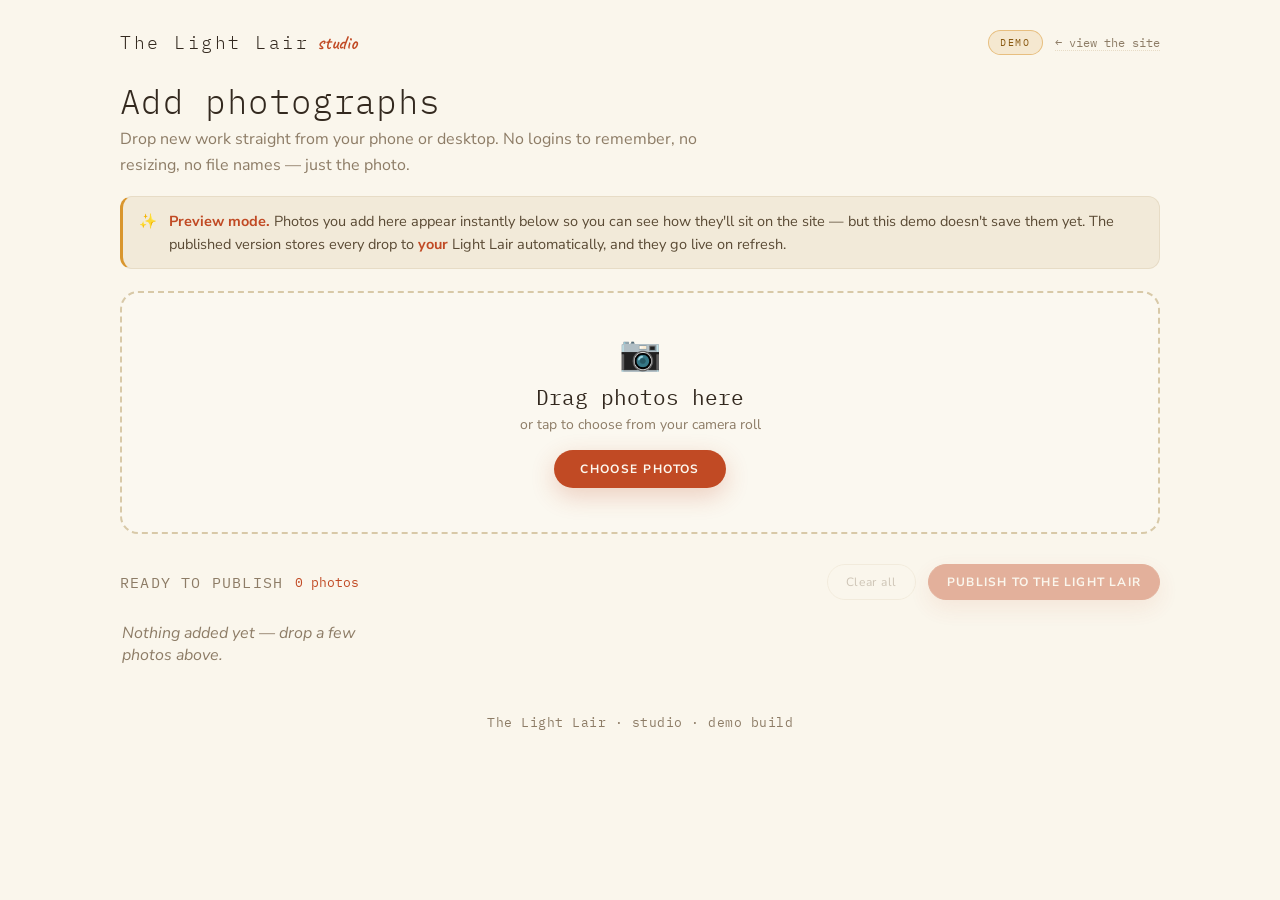
==== admin.html @ 9a9aff52 "Add Phase-3 demo uploader (admin.html) — drag-drop + mobile picker, preview-only" ====
<!DOCTYPE html>
<html lang="en">
<head>
<meta charset="utf-8">
<meta name="viewport" content="width=device-width, initial-scale=1, viewport-fit=cover">
<meta name="robots" content="noindex, nofollow">
<title>The Light Lair · Studio (upload)</title>
<link rel="preconnect" href="https://fonts.googleapis.com">
<link rel="preconnect" href="https://fonts.gstatic.com" crossorigin>
<link rel="stylesheet" href="https://fonts.googleapis.com/css2?family=IBM+Plex+Mono:wght@300;400&family=Caveat:wght@500;600&family=Nunito+Sans:ital,opsz,wght@0,6..12,400;0,6..12,600;0,6..12,700;1,6..12,400&display=swap">
<link rel="stylesheet" href="assets/style.css?v=1">
<style>
  .studio-wrap{max-width:1080px;margin:0 auto;padding:22px 20px 80px}
  .studio-top{display:flex;align-items:center;gap:12px;flex-wrap:wrap;padding:8px 0 18px}
  .studio-top .brand{font-family:var(--mono);font-weight:300;letter-spacing:.14em;
    font-size:18px;color:var(--ink)}
  .studio-top .brand .sig{font-family:var(--hand);font-weight:600;color:var(--accent);
    font-size:20px;margin-left:8px;letter-spacing:0}
  .studio-top .spacer{margin-left:auto}
  .pill{font-family:var(--mono);font-size:10px;letter-spacing:.18em;text-transform:uppercase;
    padding:5px 11px;border-radius:999px;border:1px solid var(--line);color:var(--muted)}
  .pill.demo{background:rgba(217,150,46,.14);border-color:rgba(217,150,46,.5);color:#8a5a12}
  a.back{font-family:var(--mono);font-size:12px;color:var(--muted);text-decoration:none;
    border-bottom:1px dotted var(--line)}
  a.back:hover{color:var(--accent)}
  h1.studio-h{font-family:var(--mono);font-weight:300;letter-spacing:.04em;
    font-size:clamp(24px,4.4vw,34px);margin:6px 0 4px}
  .studio-sub{color:var(--muted);margin:0 0 18px;max-width:640px;line-height:1.6}
  .note{display:flex;gap:12px;align-items:flex-start;background:var(--panel);
    border:1px solid var(--line);border-left:3px solid var(--amber);border-radius:12px;
    padding:13px 16px;margin:0 0 22px;color:#5a4a34;line-height:1.55;font-size:14.5px}
  .note b{color:var(--accent)}
  /* dropzone */
  .drop{display:block;position:relative;border:2px dashed #d8c9a8;border-radius:18px;background:#fbf8f0;
    padding:44px 24px;text-align:center;transition:border-color .18s,background .18s,transform .18s;
    cursor:pointer}
  .drop:hover{border-color:var(--amber);background:#fdfaf2}
  .drop.drag{border-color:var(--accent);background:rgba(193,74,36,.05);transform:scale(1.005)}
  .drop .icon{font-size:34px;line-height:1;filter:saturate(.9)}
  .drop .big{font-family:var(--mono);font-weight:400;font-size:clamp(17px,2.6vw,21px);
    margin:12px 0 4px;color:var(--ink)}
  .drop .small{color:var(--muted);font-size:14px}
  .drop .choose{display:inline-block;margin-top:16px;padding:11px 26px;border-radius:999px;
    background:var(--accent);color:#fdf8ef;font-weight:700;font-size:12px;letter-spacing:.12em;
    text-transform:uppercase;box-shadow:0 8px 24px rgba(193,74,36,.24)}
  input[type=file]{display:none}
  /* tray */
  .tray-head{display:flex;align-items:center;gap:12px;margin:30px 0 14px}
  .tray-head h2{font-family:var(--mono);font-weight:400;font-size:15px;letter-spacing:.08em;
    text-transform:uppercase;color:var(--muted);margin:0}
  .tray-head .count{font-family:var(--mono);color:var(--accent);font-size:13px}
  .tray-head .spacer{margin-left:auto}
  .btn{font:inherit;cursor:pointer;border-radius:999px;border:1px solid var(--line);
    background:transparent;color:var(--muted);padding:9px 18px;font-size:12px;
    letter-spacing:.06em;transition:.18s}
  .btn:hover{color:var(--ink);border-color:#d8c9a8}
  .btn.primary{background:var(--accent);color:#fdf8ef;border-color:var(--accent);font-weight:700;
    letter-spacing:.1em;text-transform:uppercase;box-shadow:0 8px 22px rgba(193,74,36,.24)}
  .btn.primary:hover{background:var(--accent-deep);color:#fff}
  .btn:disabled{opacity:.4;cursor:not-allowed}
  .cards{display:grid;grid-template-columns:repeat(auto-fill,minmax(210px,1fr));gap:16px}
  .card{background:#fff;border:1px solid var(--line);border-radius:14px;overflow:hidden;
    box-shadow:0 1px 2px rgba(80,60,30,.04),0 10px 24px rgba(80,60,30,.05);
    display:flex;flex-direction:column}
  .card .ph{position:relative;aspect-ratio:4/3;background:#efe6d2 center/cover no-repeat}
  .card .rm{position:absolute;top:8px;right:8px;width:28px;height:28px;border-radius:999px;
    border:none;background:rgba(30,20,10,.55);color:#fff;font-size:16px;line-height:1;cursor:pointer}
  .card .rm:hover{background:var(--accent-deep)}
  .card .body{padding:11px 12px 13px;display:flex;flex-direction:column;gap:9px}
  .card input.cap{font:inherit;font-size:14px;border:none;border-bottom:1px solid var(--line);
    background:transparent;padding:4px 2px;color:var(--ink)}
  .card input.cap::placeholder{color:#b6a68a}
  .card input.cap:focus{outline:none;border-bottom-color:var(--amber)}
  .card select{font:inherit;font-size:12.5px;color:var(--muted);border:1px solid var(--line);
    border-radius:8px;padding:6px 8px;background:#fbf8f0}
  .empty{color:var(--muted);font-style:italic;padding:8px 2px}
  /* toast */
  .toast{position:fixed;left:50%;bottom:26px;transform:translateX(-50%) translateY(20px);
    background:var(--ink);color:#faf3e6;padding:14px 20px;border-radius:12px;max-width:min(90vw,440px);
    box-shadow:0 16px 40px rgba(0,0,0,.28);opacity:0;pointer-events:none;transition:.28s;
    line-height:1.5;font-size:14.5px;z-index:60}
  .toast.show{opacity:1;transform:translateX(-50%) translateY(0)}
  .toast b{color:var(--amber)}
  footer.studio-foot{margin-top:40px;color:var(--muted);font-size:12.5px;font-family:var(--mono);
    letter-spacing:.04em;text-align:center}
</style>
</head>
<body>
<div class="studio-wrap">
  <div class="studio-top">
    <span class="brand">The Light Lair<span class="sig">studio</span></span>
    <span class="spacer"></span>
    <span class="pill demo">Demo</span>
    <a class="back" href="index.html">← view the site</a>
  </div>

  <h1 class="studio-h">Add photographs</h1>
  <p class="studio-sub">Drop new work straight from your phone or desktop. No logins to remember,
    no resizing, no file names — just the photo.</p>

  <div class="note">
    <span>✨</span>
    <span><b>Preview mode.</b> Photos you add here appear instantly below so you can see how they'll
      sit on the site — but this demo doesn't save them yet. The published version stores every drop
      to <b>your</b> Light Lair automatically, and they go live on refresh.</span>
  </div>

  <label class="drop" id="drop">
    <div class="icon">📷</div>
    <div class="big">Drag photos here</div>
    <div class="small">or tap to choose from your camera roll</div>
    <span class="choose">Choose photos</span>
    <input id="file" type="file" accept="image/*" multiple>
  </label>

  <div class="tray-head">
    <h2>Ready to publish</h2>
    <span class="count" id="count">0 photos</span>
    <span class="spacer"></span>
    <button class="btn" id="clear" disabled>Clear all</button>
    <button class="btn primary" id="publish" disabled>Publish to The Light Lair</button>
  </div>
  <div id="cards" class="cards"><div class="empty" id="empty">Nothing added yet — drop a few photos above.</div></div>

  <footer class="studio-foot">The Light Lair · studio · demo build</footer>
</div>

<div class="toast" id="toast"></div>

<script>
(function(){
  const drop=document.getElementById('drop'), file=document.getElementById('file');
  const cards=document.getElementById('cards'), empty=document.getElementById('empty');
  const countEl=document.getElementById('count'), toast=document.getElementById('toast');
  const clearBtn=document.getElementById('clear'), pubBtn=document.getElementById('publish');
  const cats=['Streets','Nature','Details','Home'];
  let items=[];

  function fmt(n){return n+' photo'+(n===1?'':'s');}
  function refresh(){
    countEl.textContent=fmt(items.length);
    empty.style.display=items.length?'none':'';
    clearBtn.disabled=pubBtn.disabled=!items.length;
  }
  function showToast(html,ms){toast.innerHTML=html;toast.classList.add('show');
    clearTimeout(toast._t);toast._t=setTimeout(()=>toast.classList.remove('show'),ms||3600);}

  function addFiles(list){
    const imgs=[...list].filter(f=>f.type.startsWith('image/'));
    if(!imgs.length){showToast("Those didn't look like photos — try image files.");return;}
    imgs.forEach(f=>{
      const url=URL.createObjectURL(f);
      const item={url,name:f.name,cap:'',cat:cats[1]};
      items.push(item);
      const card=document.createElement('div');card.className='card';
      const options=cats.map(c=>'<option'+(c===item.cat?' selected':'')+'>'+c+'</option>').join('');
      card.innerHTML=
        '<div class="ph" style="background-image:url('+url+')">'+
          '<button class="rm" title="Remove">×</button></div>'+
        '<div class="body">'+
          '<input class="cap" placeholder="Add a caption…" maxlength="90">'+
          '<select>'+options+'</select>'+
        '</div>';
      card.querySelector('.rm').onclick=()=>{items=items.filter(x=>x!==item);
        URL.revokeObjectURL(url);card.remove();refresh();};
      card.querySelector('.cap').oninput=e=>item.cap=e.target.value;
      card.querySelector('select').onchange=e=>item.cat=e.target.value;
      cards.appendChild(card);
    });
    refresh();
    showToast('Added <b>'+fmt(imgs.length)+'</b> — captions optional. In the live version, hitting Publish sends them straight to your site.');
  }

  drop.addEventListener('click',e=>{ if(e.target.tagName!=='INPUT') file.click(); });
  file.addEventListener('change',e=>{addFiles(e.target.files);file.value='';});
  ['dragenter','dragover'].forEach(ev=>drop.addEventListener(ev,e=>{e.preventDefault();drop.classList.add('drag');}));
  ['dragleave','drop'].forEach(ev=>drop.addEventListener(ev,e=>{e.preventDefault();
    if(ev==='dragleave'&&drop.contains(e.relatedTarget))return;drop.classList.remove('drag');}));
  drop.addEventListener('drop',e=>{if(e.dataTransfer&&e.dataTransfer.files)addFiles(e.dataTransfer.files);});

  clearBtn.onclick=()=>{items.forEach(i=>URL.revokeObjectURL(i.url));items=[];
    cards.innerHTML='<div class="empty" id="empty">Nothing added yet — drop a few photos above.</div>';
    // re-grab empty ref
    window.setTimeout(()=>{},0);refreshEmpty();};
  function refreshEmpty(){const e=document.querySelector('#cards .empty');if(e)e.style.display='';countEl.textContent=fmt(0);clearBtn.disabled=pubBtn.disabled=true;}
  pubBtn.onclick=()=>showToast('🎉 In the live Light Lair, your <b>'+fmt(items.length)+
    '</b> would publish now and appear on the site instantly. This is a demo — nothing was saved.',5200);

  refresh();
})();
</script>
</body>
</html>
---- assets/style.css ----
/* ============================================================
   The Light Lair — Alex Than
   Warm & bright: paper, sunlight, red-maple rust + amber.
   (Structural fork of Wild Focus; palette deliberately inverted.)
   ============================================================ */
:root{
  --bg:#faf6ec;            /* soft cream / paper */
  --panel:#f2ead9;         /* warm panel */
  --ink:#33291f;           /* warm charcoal, not black */
  --muted:#8d7c66;         /* warm gray-brown */
  --line:#e7dcc6;          /* pale sand hairline */
  --accent:#c14a24;        /* red-maple rust */
  --amber:#d9962e;         /* golden-hour amber */
  --accent-deep:#93361a;   /* hover rust */
  --mono:"IBM Plex Mono",ui-monospace,"Cascadia Mono",Menlo,monospace;
  --hand:"Caveat","Segoe Script",cursive;
  --sans:"Nunito Sans",-apple-system,Segoe UI,Roboto,Helvetica,Arial,sans-serif;
}
*{box-sizing:border-box}
html{scroll-behavior:smooth}
body{margin:0;background:var(--bg);color:var(--ink);
  font-family:var(--sans);-webkit-font-smoothing:antialiased}
.home{overflow-x:hidden}

/* ===== hero — sunlit, cream veil over the red maple ===== */
.hero{position:relative;height:100vh;height:100svh;min-height:520px;display:flex;
  align-items:center;justify-content:center;text-align:center;overflow:hidden}
.hero-bg{position:absolute;inset:-4%;background-size:cover;background-position:center;
  animation:kenburns 26s ease-in-out infinite alternate;will-change:transform}
.hero-veil{position:absolute;inset:0;
  background:
    radial-gradient(120% 90% at 50% 38%,rgba(250,246,236,.34),rgba(250,246,236,.52) 62%,rgba(250,246,236,.88) 100%),
    linear-gradient(rgba(217,150,46,.08),rgba(217,150,46,0) 40%)}
.hero-inner{position:relative;z-index:2;padding:24px;display:flex;
  flex-direction:column;align-items:center}
.wordmark{margin:0;font-family:var(--mono);font-weight:300;
  letter-spacing:.16em;font-size:clamp(34px,7.5vw,76px);line-height:1.1;
  color:var(--ink);text-shadow:0 1px 0 rgba(250,246,236,.8);opacity:0;
  animation:heroUp 1.1s cubic-bezier(.2,.7,.2,1) .15s both}
.signature{margin-top:6px;font-family:var(--hand);font-weight:500;
  font-size:clamp(22px,3.6vw,34px);color:var(--accent);
  transform:rotate(-2deg);opacity:0;
  animation:heroUpSig 1.1s cubic-bezier(.2,.7,.2,1) .45s both}
.hero-rule{width:0;height:2px;background:var(--amber);margin:26px 0;border-radius:2px;
  animation:drawRule 1s ease .95s both}
.hero-tag{margin:0;color:#55483a;font-size:clamp(15px,2.4vw,19px);line-height:1.7;
  max-width:560px;text-shadow:0 1px 8px rgba(250,246,236,.85);opacity:0;
  animation:heroUp 1.1s cubic-bezier(.2,.7,.2,1) .7s both}
@media(max-width:420px){
  .wordmark{letter-spacing:.08em;font-size:clamp(26px,8.5vw,34px)}
}
.cta{display:inline-block;margin-top:34px;padding:14px 34px;border-radius:999px;
  background:var(--accent);color:#fdf8ef;font-weight:700;letter-spacing:.14em;
  text-transform:uppercase;font-size:12px;text-decoration:none;
  box-shadow:0 10px 30px rgba(193,74,36,.28);opacity:0;
  animation:heroUp 1.1s cubic-bezier(.2,.7,.2,1) .95s both;
  transition:transform .2s ease,box-shadow .2s ease,background .2s ease}
.cta:hover{transform:translateY(-2px);background:var(--accent-deep);
  box-shadow:0 14px 38px rgba(193,74,36,.4)}
.scroll-cue{position:absolute;bottom:calc(16px + env(safe-area-inset-bottom,0px));left:50%;
  transform:translateX(-50%);z-index:3;color:var(--accent);font-size:34px;line-height:1;
  text-decoration:none;text-shadow:0 1px 10px rgba(250,246,236,.9);
  animation:bob 1.5s ease-in-out infinite}
.scroll-cue:hover{color:var(--accent-deep)}

/* ===== section heads ===== */
.section-head{text-align:center;padding:clamp(56px,9vw,96px) 24px 8px}
.eyebrow{color:var(--accent);letter-spacing:.28em;text-transform:uppercase;
  font-size:11px;font-weight:700}
.section-head h2,.about h2{font-family:var(--mono);font-weight:300;
  letter-spacing:.08em;font-size:clamp(22px,4.4vw,34px);margin:14px 0 0}
.head-rule{width:54px;height:2px;background:var(--amber);margin:22px auto 0;border-radius:2px}

/* ===== filters (loose tags) ===== */
.filters{position:sticky;top:0;z-index:20;background:rgba(250,246,236,.92);
  backdrop-filter:blur(8px);border-bottom:1px solid var(--line);
  display:flex;gap:6px;justify-content:center;flex-wrap:wrap;padding:14px 12px;margin-top:26px}
.filters button{background:transparent;color:var(--muted);border:1px solid transparent;
  padding:8px 16px;border-radius:999px;font-size:13px;letter-spacing:.08em;
  text-transform:uppercase;cursor:pointer;font-family:var(--sans);font-weight:600;
  transition:.15s}
.filters button:hover{color:var(--ink);border-color:var(--line)}
.filters button.active{color:#fdf8ef;background:var(--accent)}

/* ===== masonry grid (CSS grid + JS row-spanning) ===== */
.grid{display:grid;grid-template-columns:repeat(4,1fr);grid-auto-rows:8px;
  gap:14px;padding:22px;max-width:1600px;margin:0 auto;transition:opacity .19s ease}
@media(max-width:1200px){.grid{grid-template-columns:repeat(3,1fr)}}
@media(max-width:800px){.grid{grid-template-columns:repeat(2,1fr)}}
@media(max-width:480px){.grid{grid-template-columns:1fr}}
.grid.switching{opacity:0}
.item{margin:0;cursor:zoom-in;position:relative;overflow:hidden;border-radius:6px;
  background:var(--panel);box-shadow:0 2px 10px rgba(51,41,31,.07)}
.item img{display:block;width:100%;height:auto;transition:transform .4s ease,opacity .3s}
.item:hover img{transform:scale(1.04)}
.item .cap{position:absolute;left:0;right:0;bottom:0;padding:26px 12px 10px;
  font-size:12.5px;letter-spacing:.04em;color:#fdf8ef;
  background:linear-gradient(transparent,rgba(51,41,31,.62));
  opacity:0;transition:opacity .25s ease;pointer-events:none}
.item:hover .cap{opacity:1}
.item.hide{display:none}
.nojs{text-align:center;color:var(--muted);padding:30px}

/* ===== about ===== */
.about{background:var(--panel);border-top:1px solid var(--line);
  border-bottom:1px solid var(--line);padding:clamp(64px,12vw,120px) 24px;
  margin-top:clamp(40px,7vw,72px)}
.about-inner{max-width:620px;margin:0 auto;text-align:center}
.head-rule.centered{margin:22px auto 30px}
.about p{color:#55483a;font-size:clamp(15px,2vw,17px);line-height:1.9;margin:0 0 18px}
.about-note{color:var(--muted);font-size:13px;font-style:italic}

/* ===== footer ===== */
.site-footer{padding:46px 24px;text-align:center;color:var(--muted);font-size:13px;line-height:1.9}
.foot-sig{font-family:var(--hand);font-weight:600;font-size:26px;color:var(--accent);
  transform:rotate(-2deg);margin-bottom:8px}
.site-footer .license{max-width:640px;margin:10px auto 0;font-size:12px;line-height:1.7}

/* ===== lightbox — bright room, not a dark cave ===== */
.lightbox{position:fixed;inset:0;z-index:50;background:rgba(250,246,236,.97);
  display:flex;align-items:center;justify-content:center;opacity:0;
  pointer-events:none;transition:opacity .2s}
.lightbox.open{opacity:1;pointer-events:auto}
.lb-figure{margin:0;display:flex;flex-direction:column;align-items:center;gap:12px}
.lightbox img{max-width:92vw;max-height:82vh;object-fit:contain;border-radius:4px;
  box-shadow:0 20px 60px rgba(51,41,31,.30)}
.lb-cap{color:var(--ink);font-size:14px;letter-spacing:.04em;text-align:center;
  max-width:80vw}
.lb-btn{position:absolute;top:50%;transform:translateY(-50%);background:none;
  border:0;color:var(--ink);font-size:44px;cursor:pointer;padding:10px 18px;opacity:.55;
  transition:.15s;user-select:none;z-index:2}
.lb-btn:hover{opacity:1;color:var(--accent)}
.lb-prev{left:8px}.lb-next{right:8px}
.lb-close{position:absolute;top:14px;right:20px;font-size:34px;color:var(--ink);
  background:none;border:0;cursor:pointer;opacity:.55;z-index:2}
.lb-close:hover{opacity:1;color:var(--accent)}
.lb-count{position:absolute;bottom:18px;left:0;right:0;text-align:center;
  color:var(--muted);font-size:13px;letter-spacing:.1em;font-family:var(--mono)}
@media(max-width:600px){.lb-btn{font-size:30px}}

/* ===== scroll reveal ===== */
.reveal{opacity:0;transform:translateY(26px);
  transition:opacity .9s ease,transform .9s cubic-bezier(.2,.7,.2,1)}
.reveal.in{opacity:1;transform:none}

/* ===== animations ===== */
@keyframes kenburns{from{transform:scale(1) translate3d(0,0,0)}
  to{transform:scale(1.06) translate3d(0,-1.5%,0)}}
@keyframes heroUp{from{opacity:0;transform:translateY(20px)}to{opacity:1;transform:translateY(0)}}
@keyframes heroUpSig{from{opacity:0;transform:translateY(20px) rotate(-2deg)}
  to{opacity:1;transform:translateY(0) rotate(-2deg)}}
@keyframes drawRule{from{width:0}to{width:64px}}
@keyframes bob{0%,100%{transform:translateX(-50%) translateY(0)}50%{transform:translateX(-50%) translateY(8px)}}

/* cross-page fade — "morning light coming up" (cream, not black) */
.page-fade{position:fixed;inset:0;z-index:9999;background:#faf6ec;
  pointer-events:none;animation:lightsUp 900ms ease forwards}
@keyframes lightsUp{from{opacity:1}to{opacity:0}}

@media(prefers-reduced-motion:reduce){
  .hero-bg{animation:none}.scroll-cue{animation:none;opacity:1}
  .wordmark,.signature,.hero-tag,.cta{animation:none;opacity:1}
  .hero-rule{width:64px;animation:none}.reveal{transition:none}
  .page-fade{animation:none;opacity:0;display:none}
}
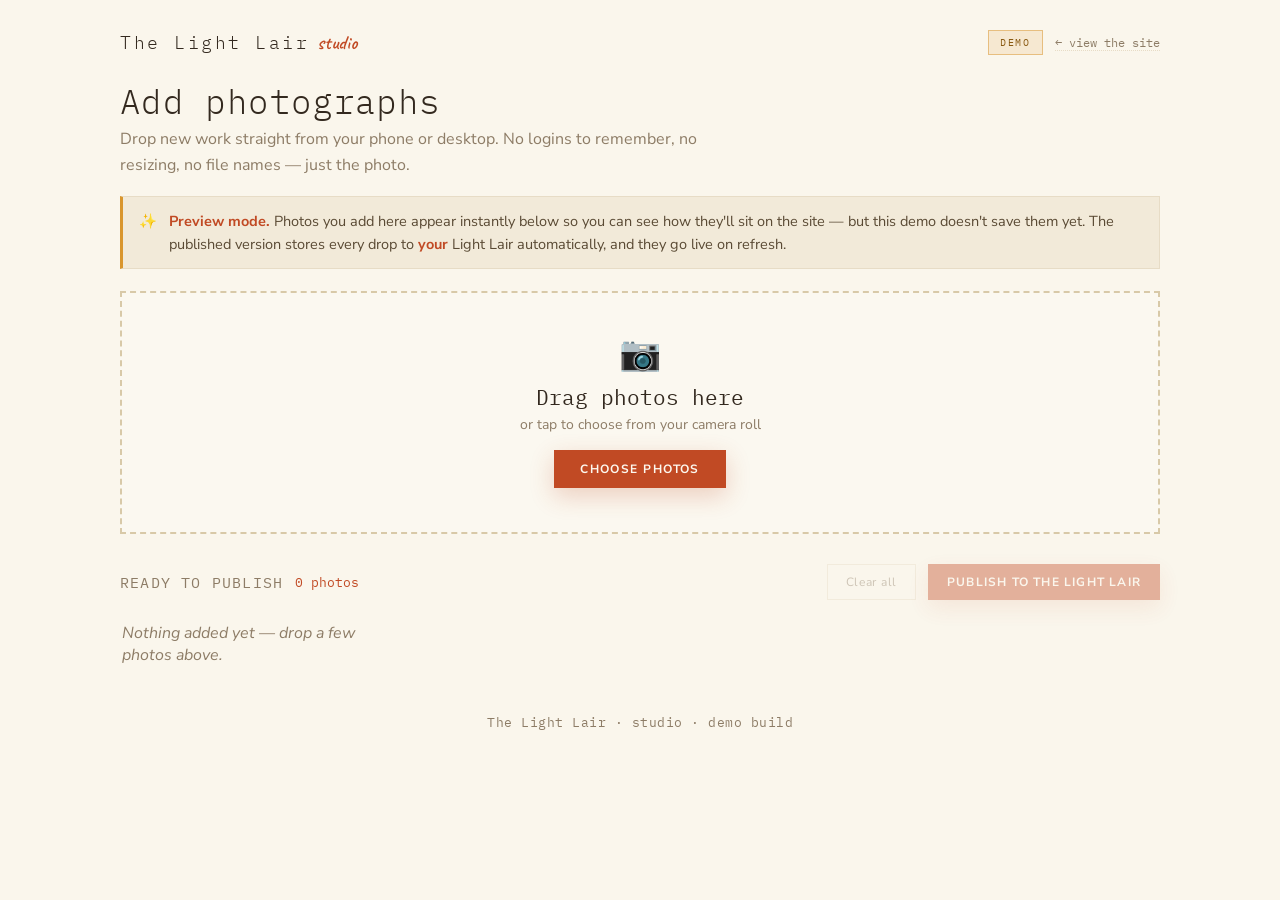
==== commit 9ab6d3c0: "Square all corners (border-radius 0) — differentiate from Wild Focus; cache v3" ====
--- a/admin.html
+++ b/admin.html
@@ -8,7 +8,7 @@
 <link rel="preconnect" href="https://fonts.googleapis.com">
 <link rel="preconnect" href="https://fonts.gstatic.com" crossorigin>
 <link rel="stylesheet" href="https://fonts.googleapis.com/css2?family=IBM+Plex+Mono:wght@300;400&family=Caveat:wght@500;600&family=Nunito+Sans:ital,opsz,wght@0,6..12,400;0,6..12,600;0,6..12,700;1,6..12,400&display=swap">
-<link rel="stylesheet" href="assets/style.css?v=1">
+<link rel="stylesheet" href="assets/style.css?v=3">
 <style>
   .studio-wrap{max-width:1080px;margin:0 auto;padding:22px 20px 80px}
   .studio-top{display:flex;align-items:center;gap:12px;flex-wrap:wrap;padding:8px 0 18px}
@@ -18,7 +18,7 @@
     font-size:20px;margin-left:8px;letter-spacing:0}
   .studio-top .spacer{margin-left:auto}
   .pill{font-family:var(--mono);font-size:10px;letter-spacing:.18em;text-transform:uppercase;
-    padding:5px 11px;border-radius:999px;border:1px solid var(--line);color:var(--muted)}
+    padding:5px 11px;border-radius:0;border:1px solid var(--line);color:var(--muted)}
   .pill.demo{background:rgba(217,150,46,.14);border-color:rgba(217,150,46,.5);color:#8a5a12}
   a.back{font-family:var(--mono);font-size:12px;color:var(--muted);text-decoration:none;
     border-bottom:1px dotted var(--line)}
@@ -27,11 +27,11 @@
     font-size:clamp(24px,4.4vw,34px);margin:6px 0 4px}
   .studio-sub{color:var(--muted);margin:0 0 18px;max-width:640px;line-height:1.6}
   .note{display:flex;gap:12px;align-items:flex-start;background:var(--panel);
-    border:1px solid var(--line);border-left:3px solid var(--amber);border-radius:12px;
+    border:1px solid var(--line);border-left:3px solid var(--amber);border-radius:0;
     padding:13px 16px;margin:0 0 22px;color:#5a4a34;line-height:1.55;font-size:14.5px}
   .note b{color:var(--accent)}
   /* dropzone */
-  .drop{display:block;position:relative;border:2px dashed #d8c9a8;border-radius:18px;background:#fbf8f0;
+  .drop{display:block;position:relative;border:2px dashed #d8c9a8;border-radius:0;background:#fbf8f0;
     padding:44px 24px;text-align:center;transition:border-color .18s,background .18s,transform .18s;
     cursor:pointer}
   .drop:hover{border-color:var(--amber);background:#fdfaf2}
@@ -40,7 +40,7 @@
   .drop .big{font-family:var(--mono);font-weight:400;font-size:clamp(17px,2.6vw,21px);
     margin:12px 0 4px;color:var(--ink)}
   .drop .small{color:var(--muted);font-size:14px}
-  .drop .choose{display:inline-block;margin-top:16px;padding:11px 26px;border-radius:999px;
+  .drop .choose{display:inline-block;margin-top:16px;padding:11px 26px;border-radius:0;
     background:var(--accent);color:#fdf8ef;font-weight:700;font-size:12px;letter-spacing:.12em;
     text-transform:uppercase;box-shadow:0 8px 24px rgba(193,74,36,.24)}
   input[type=file]{display:none}
@@ -50,7 +50,7 @@
     text-transform:uppercase;color:var(--muted);margin:0}
   .tray-head .count{font-family:var(--mono);color:var(--accent);font-size:13px}
   .tray-head .spacer{margin-left:auto}
-  .btn{font:inherit;cursor:pointer;border-radius:999px;border:1px solid var(--line);
+  .btn{font:inherit;cursor:pointer;border-radius:0;border:1px solid var(--line);
     background:transparent;color:var(--muted);padding:9px 18px;font-size:12px;
     letter-spacing:.06em;transition:.18s}
   .btn:hover{color:var(--ink);border-color:#d8c9a8}
@@ -59,11 +59,11 @@
   .btn.primary:hover{background:var(--accent-deep);color:#fff}
   .btn:disabled{opacity:.4;cursor:not-allowed}
   .cards{display:grid;grid-template-columns:repeat(auto-fill,minmax(210px,1fr));gap:16px}
-  .card{background:#fff;border:1px solid var(--line);border-radius:14px;overflow:hidden;
+  .card{background:#fff;border:1px solid var(--line);border-radius:0;overflow:hidden;
     box-shadow:0 1px 2px rgba(80,60,30,.04),0 10px 24px rgba(80,60,30,.05);
     display:flex;flex-direction:column}
   .card .ph{position:relative;aspect-ratio:4/3;background:#efe6d2 center/cover no-repeat}
-  .card .rm{position:absolute;top:8px;right:8px;width:28px;height:28px;border-radius:999px;
+  .card .rm{position:absolute;top:8px;right:8px;width:28px;height:28px;border-radius:0;
     border:none;background:rgba(30,20,10,.55);color:#fff;font-size:16px;line-height:1;cursor:pointer}
   .card .rm:hover{background:var(--accent-deep)}
   .card .body{padding:11px 12px 13px;display:flex;flex-direction:column;gap:9px}
@@ -72,11 +72,11 @@
   .card input.cap::placeholder{color:#b6a68a}
   .card input.cap:focus{outline:none;border-bottom-color:var(--amber)}
   .card select{font:inherit;font-size:12.5px;color:var(--muted);border:1px solid var(--line);
-    border-radius:8px;padding:6px 8px;background:#fbf8f0}
+    border-radius:0;padding:6px 8px;background:#fbf8f0}
   .empty{color:var(--muted);font-style:italic;padding:8px 2px}
   /* toast */
   .toast{position:fixed;left:50%;bottom:26px;transform:translateX(-50%) translateY(20px);
-    background:var(--ink);color:#faf3e6;padding:14px 20px;border-radius:12px;max-width:min(90vw,440px);
+    background:var(--ink);color:#faf3e6;padding:14px 20px;border-radius:0;max-width:min(90vw,440px);
     box-shadow:0 16px 40px rgba(0,0,0,.28);opacity:0;pointer-events:none;transition:.28s;
     line-height:1.5;font-size:14.5px;z-index:60}
   .toast.show{opacity:1;transform:translateX(-50%) translateY(0)}
--- a/assets/style.css
+++ b/assets/style.css
@@ -41,7 +41,7 @@
   font-size:clamp(22px,3.6vw,34px);color:var(--accent);
   transform:rotate(-2deg);opacity:0;
   animation:heroUpSig 1.1s cubic-bezier(.2,.7,.2,1) .45s both}
-.hero-rule{width:0;height:2px;background:var(--amber);margin:26px 0;border-radius:2px;
+.hero-rule{width:0;height:2px;background:var(--amber);margin:26px 0;border-radius:0;
   animation:drawRule 1s ease .95s both}
 .hero-tag{margin:0;color:#55483a;font-size:clamp(15px,2.4vw,19px);line-height:1.7;
   max-width:560px;text-shadow:0 1px 8px rgba(250,246,236,.85);opacity:0;
@@ -49,7 +49,7 @@
 @media(max-width:420px){
   .wordmark{letter-spacing:.08em;font-size:clamp(26px,8.5vw,34px)}
 }
-.cta{display:inline-block;margin-top:34px;padding:14px 34px;border-radius:999px;
+.cta{display:inline-block;margin-top:34px;padding:14px 34px;border-radius:0;
   background:var(--accent);color:#fdf8ef;font-weight:700;letter-spacing:.14em;
   text-transform:uppercase;font-size:12px;text-decoration:none;
   box-shadow:0 10px 30px rgba(193,74,36,.28);opacity:0;
@@ -69,14 +69,14 @@
   font-size:11px;font-weight:700}
 .section-head h2,.about h2{font-family:var(--mono);font-weight:300;
   letter-spacing:.08em;font-size:clamp(22px,4.4vw,34px);margin:14px 0 0}
-.head-rule{width:54px;height:2px;background:var(--amber);margin:22px auto 0;border-radius:2px}
+.head-rule{width:54px;height:2px;background:var(--amber);margin:22px auto 0;border-radius:0}
 
 /* ===== filters (loose tags) ===== */
 .filters{position:sticky;top:0;z-index:20;background:rgba(250,246,236,.92);
   backdrop-filter:blur(8px);border-bottom:1px solid var(--line);
   display:flex;gap:6px;justify-content:center;flex-wrap:wrap;padding:14px 12px;margin-top:26px}
 .filters button{background:transparent;color:var(--muted);border:1px solid transparent;
-  padding:8px 16px;border-radius:999px;font-size:13px;letter-spacing:.08em;
+  padding:8px 16px;border-radius:0;font-size:13px;letter-spacing:.08em;
   text-transform:uppercase;cursor:pointer;font-family:var(--sans);font-weight:600;
   transition:.15s}
 .filters button:hover{color:var(--ink);border-color:var(--line)}
@@ -89,7 +89,7 @@
 @media(max-width:800px){.grid{grid-template-columns:repeat(2,1fr)}}
 @media(max-width:480px){.grid{grid-template-columns:1fr}}
 .grid.switching{opacity:0}
-.item{margin:0;cursor:zoom-in;position:relative;overflow:hidden;border-radius:6px;
+.item{margin:0;cursor:zoom-in;position:relative;overflow:hidden;border-radius:0;
   background:var(--panel);box-shadow:0 2px 10px rgba(51,41,31,.07)}
 .item img{display:block;width:100%;height:auto;transition:transform .4s ease,opacity .3s}
 .item:hover img{transform:scale(1.04)}
@@ -122,7 +122,7 @@
   pointer-events:none;transition:opacity .2s}
 .lightbox.open{opacity:1;pointer-events:auto}
 .lb-figure{margin:0;display:flex;flex-direction:column;align-items:center;gap:12px}
-.lightbox img{max-width:92vw;max-height:82vh;object-fit:contain;border-radius:4px;
+.lightbox img{max-width:92vw;max-height:82vh;object-fit:contain;border-radius:0;
   box-shadow:0 20px 60px rgba(51,41,31,.30)}
 .lb-cap{color:var(--ink);font-size:14px;letter-spacing:.04em;text-align:center;
   max-width:80vw}
@@ -142,6 +142,9 @@
 .reveal{opacity:0;transform:translateY(26px);
   transition:opacity .9s ease,transform .9s cubic-bezier(.2,.7,.2,1)}
 .reveal.in{opacity:1;transform:none}
+/* about — slide in from the side instead of the scroll-up reveal */
+.about .reveal{transform:translateX(-46px)}
+.about .reveal.in{transform:none}
 
 /* ===== animations ===== */
 @keyframes kenburns{from{transform:scale(1) translate3d(0,0,0)}
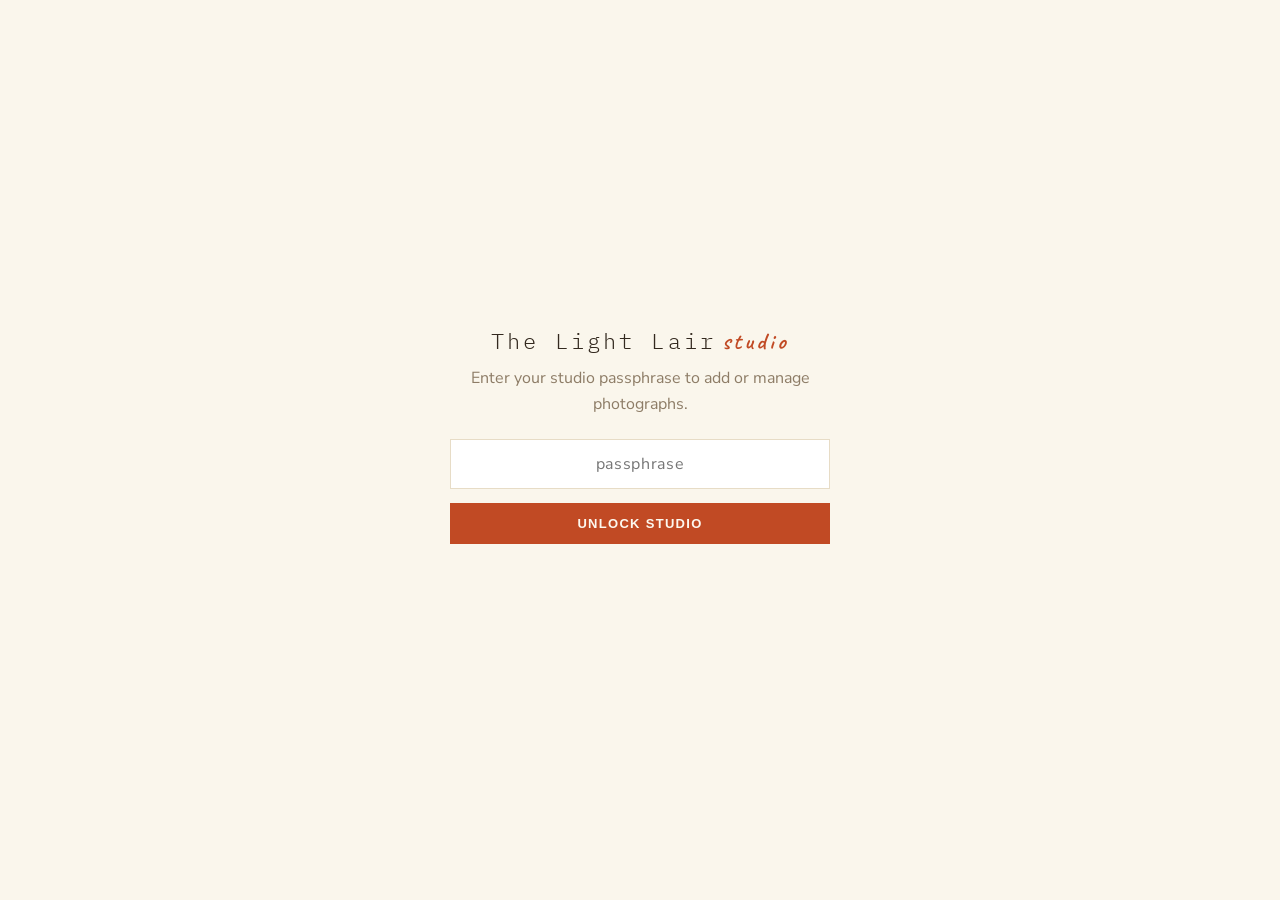
==== commit 97f0279c: "Phase 2/3: gallery reads R2 via Worker; real uploader (auth + resize + publish/delete)" ====
--- a/admin.html
+++ b/admin.html
@@ -10,99 +10,95 @@
 <link rel="stylesheet" href="https://fonts.googleapis.com/css2?family=IBM+Plex+Mono:wght@300;400&family=Caveat:wght@500;600&family=Nunito+Sans:ital,opsz,wght@0,6..12,400;0,6..12,600;0,6..12,700;1,6..12,400&display=swap">
 <link rel="stylesheet" href="assets/style.css?v=3">
 <style>
-  .studio-wrap{max-width:1080px;margin:0 auto;padding:22px 20px 80px}
+  .studio-wrap{max-width:1080px;margin:0 auto;padding:22px 20px 90px}
   .studio-top{display:flex;align-items:center;gap:12px;flex-wrap:wrap;padding:8px 0 18px}
-  .studio-top .brand{font-family:var(--mono);font-weight:300;letter-spacing:.14em;
-    font-size:18px;color:var(--ink)}
-  .studio-top .brand .sig{font-family:var(--hand);font-weight:600;color:var(--accent);
-    font-size:20px;margin-left:8px;letter-spacing:0}
+  .studio-top .brand{font-family:var(--mono);font-weight:300;letter-spacing:.14em;font-size:18px;color:var(--ink)}
+  .studio-top .brand .sig{font-family:var(--hand);font-weight:600;color:var(--accent);font-size:20px;margin-left:8px;letter-spacing:0}
   .studio-top .spacer{margin-left:auto}
-  .pill{font-family:var(--mono);font-size:10px;letter-spacing:.18em;text-transform:uppercase;
-    padding:5px 11px;border-radius:0;border:1px solid var(--line);color:var(--muted)}
-  .pill.demo{background:rgba(217,150,46,.14);border-color:rgba(217,150,46,.5);color:#8a5a12}
-  a.back{font-family:var(--mono);font-size:12px;color:var(--muted);text-decoration:none;
-    border-bottom:1px dotted var(--line)}
-  a.back:hover{color:var(--accent)}
-  h1.studio-h{font-family:var(--mono);font-weight:300;letter-spacing:.04em;
-    font-size:clamp(24px,4.4vw,34px);margin:6px 0 4px}
+  .pill{font-family:var(--mono);font-size:10px;letter-spacing:.18em;text-transform:uppercase;padding:5px 11px;border-radius:0;border:1px solid var(--line);color:var(--muted)}
+  a.back,button.link{font-family:var(--mono);font-size:12px;color:var(--muted);text-decoration:none;border:0;background:none;cursor:pointer;border-bottom:1px dotted var(--line)}
+  a.back:hover,button.link:hover{color:var(--accent)}
+  h1.studio-h{font-family:var(--mono);font-weight:300;letter-spacing:.04em;font-size:clamp(24px,4.4vw,34px);margin:6px 0 4px}
   .studio-sub{color:var(--muted);margin:0 0 18px;max-width:640px;line-height:1.6}
-  .note{display:flex;gap:12px;align-items:flex-start;background:var(--panel);
-    border:1px solid var(--line);border-left:3px solid var(--amber);border-radius:0;
-    padding:13px 16px;margin:0 0 22px;color:#5a4a34;line-height:1.55;font-size:14.5px}
+  .note{display:flex;gap:12px;align-items:flex-start;background:var(--panel);border:1px solid var(--line);border-left:3px solid var(--amber);border-radius:0;padding:13px 16px;margin:0 0 22px;color:#5a4a34;line-height:1.55;font-size:14.5px}
   .note b{color:var(--accent)}
-  /* dropzone */
-  .drop{display:block;position:relative;border:2px dashed #d8c9a8;border-radius:0;background:#fbf8f0;
-    padding:44px 24px;text-align:center;transition:border-color .18s,background .18s,transform .18s;
-    cursor:pointer}
+  .drop{display:block;position:relative;border:2px dashed #d8c9a8;border-radius:0;background:#fbf8f0;padding:44px 24px;text-align:center;transition:border-color .18s,background .18s,transform .18s;cursor:pointer}
   .drop:hover{border-color:var(--amber);background:#fdfaf2}
   .drop.drag{border-color:var(--accent);background:rgba(193,74,36,.05);transform:scale(1.005)}
-  .drop .icon{font-size:34px;line-height:1;filter:saturate(.9)}
-  .drop .big{font-family:var(--mono);font-weight:400;font-size:clamp(17px,2.6vw,21px);
-    margin:12px 0 4px;color:var(--ink)}
+  .drop .icon{font-size:34px;line-height:1}
+  .drop .big{font-family:var(--mono);font-weight:400;font-size:clamp(17px,2.6vw,21px);margin:12px 0 4px;color:var(--ink)}
   .drop .small{color:var(--muted);font-size:14px}
-  .drop .choose{display:inline-block;margin-top:16px;padding:11px 26px;border-radius:0;
-    background:var(--accent);color:#fdf8ef;font-weight:700;font-size:12px;letter-spacing:.12em;
-    text-transform:uppercase;box-shadow:0 8px 24px rgba(193,74,36,.24)}
+  .drop .choose{display:inline-block;margin-top:16px;padding:11px 26px;border-radius:0;background:var(--accent);color:#fdf8ef;font-weight:700;font-size:12px;letter-spacing:.12em;text-transform:uppercase;box-shadow:0 8px 24px rgba(193,74,36,.24)}
   input[type=file]{display:none}
-  /* tray */
-  .tray-head{display:flex;align-items:center;gap:12px;margin:30px 0 14px}
-  .tray-head h2{font-family:var(--mono);font-weight:400;font-size:15px;letter-spacing:.08em;
-    text-transform:uppercase;color:var(--muted);margin:0}
+  .tray-head{display:flex;align-items:center;gap:12px;margin:30px 0 14px;flex-wrap:wrap}
+  .tray-head h2{font-family:var(--mono);font-weight:400;font-size:15px;letter-spacing:.08em;text-transform:uppercase;color:var(--muted);margin:0}
   .tray-head .count{font-family:var(--mono);color:var(--accent);font-size:13px}
   .tray-head .spacer{margin-left:auto}
-  .btn{font:inherit;cursor:pointer;border-radius:0;border:1px solid var(--line);
-    background:transparent;color:var(--muted);padding:9px 18px;font-size:12px;
-    letter-spacing:.06em;transition:.18s}
+  .btn{font:inherit;cursor:pointer;border-radius:0;border:1px solid var(--line);background:transparent;color:var(--muted);padding:9px 18px;font-size:12px;letter-spacing:.06em;transition:.18s}
   .btn:hover{color:var(--ink);border-color:#d8c9a8}
-  .btn.primary{background:var(--accent);color:#fdf8ef;border-color:var(--accent);font-weight:700;
-    letter-spacing:.1em;text-transform:uppercase;box-shadow:0 8px 22px rgba(193,74,36,.24)}
+  .btn.primary{background:var(--accent);color:#fdf8ef;border-color:var(--accent);font-weight:700;letter-spacing:.1em;text-transform:uppercase;box-shadow:0 8px 22px rgba(193,74,36,.24)}
   .btn.primary:hover{background:var(--accent-deep);color:#fff}
   .btn:disabled{opacity:.4;cursor:not-allowed}
   .cards{display:grid;grid-template-columns:repeat(auto-fill,minmax(210px,1fr));gap:16px}
-  .card{background:#fff;border:1px solid var(--line);border-radius:0;overflow:hidden;
-    box-shadow:0 1px 2px rgba(80,60,30,.04),0 10px 24px rgba(80,60,30,.05);
-    display:flex;flex-direction:column}
+  .card{background:#fff;border:1px solid var(--line);border-radius:0;overflow:hidden;box-shadow:0 1px 2px rgba(80,60,30,.04),0 10px 24px rgba(80,60,30,.05);display:flex;flex-direction:column;position:relative}
   .card .ph{position:relative;aspect-ratio:4/3;background:#efe6d2 center/cover no-repeat}
-  .card .rm{position:absolute;top:8px;right:8px;width:28px;height:28px;border-radius:0;
-    border:none;background:rgba(30,20,10,.55);color:#fff;font-size:16px;line-height:1;cursor:pointer}
+  .card .rm{position:absolute;top:8px;right:8px;width:28px;height:28px;border-radius:0;border:none;background:rgba(30,20,10,.55);color:#fff;font-size:16px;line-height:1;cursor:pointer}
   .card .rm:hover{background:var(--accent-deep)}
+  .card .st{position:absolute;left:8px;top:8px;font-family:var(--mono);font-size:10px;letter-spacing:.1em;text-transform:uppercase;padding:3px 8px;color:#fff;background:rgba(30,20,10,.6)}
+  .card .st.ok{background:rgba(60,120,60,.85)}
+  .card .st.err{background:rgba(168,68,58,.9)}
+  .card .st.up{background:rgba(217,150,46,.92);color:#2a1c05}
   .card .body{padding:11px 12px 13px;display:flex;flex-direction:column;gap:9px}
-  .card input.cap{font:inherit;font-size:14px;border:none;border-bottom:1px solid var(--line);
-    background:transparent;padding:4px 2px;color:var(--ink)}
+  .card input.cap{font:inherit;font-size:14px;border:none;border-bottom:1px solid var(--line);background:transparent;padding:4px 2px;color:var(--ink)}
   .card input.cap::placeholder{color:#b6a68a}
   .card input.cap:focus{outline:none;border-bottom-color:var(--amber)}
-  .card select{font:inherit;font-size:12.5px;color:var(--muted);border:1px solid var(--line);
-    border-radius:0;padding:6px 8px;background:#fbf8f0}
+  .card select{font:inherit;font-size:12.5px;color:var(--muted);border:1px solid var(--line);border-radius:0;padding:6px 8px;background:#fbf8f0}
   .empty{color:var(--muted);font-style:italic;padding:8px 2px}
-  /* toast */
-  .toast{position:fixed;left:50%;bottom:26px;transform:translateX(-50%) translateY(20px);
-    background:var(--ink);color:#faf3e6;padding:14px 20px;border-radius:0;max-width:min(90vw,440px);
-    box-shadow:0 16px 40px rgba(0,0,0,.28);opacity:0;pointer-events:none;transition:.28s;
-    line-height:1.5;font-size:14.5px;z-index:60}
+  .toast{position:fixed;left:50%;bottom:26px;transform:translateX(-50%) translateY(20px);background:var(--ink);color:#faf3e6;padding:14px 20px;border-radius:0;max-width:min(90vw,460px);box-shadow:0 16px 40px rgba(0,0,0,.28);opacity:0;pointer-events:none;transition:.28s;line-height:1.5;font-size:14.5px;z-index:60}
   .toast.show{opacity:1;transform:translateX(-50%) translateY(0)}
   .toast b{color:var(--amber)}
-  footer.studio-foot{margin-top:40px;color:var(--muted);font-size:12.5px;font-family:var(--mono);
-    letter-spacing:.04em;text-align:center}
+  /* login gate */
+  .gate{position:fixed;inset:0;background:var(--bg);display:flex;align-items:center;justify-content:center;z-index:80;padding:24px}
+  .gate.hide{display:none}
+  .gate-card{max-width:380px;width:100%;text-align:center}
+  .gate .lockmark{font-family:var(--mono);font-weight:300;letter-spacing:.14em;font-size:22px;color:var(--ink)}
+  .gate .lockmark .sig{font-family:var(--hand);font-weight:600;color:var(--accent);font-size:24px;margin-left:6px}
+  .gate p{color:var(--muted);margin:10px 0 22px;line-height:1.6}
+  .gate input{font:inherit;width:100%;padding:13px 14px;border:1px solid var(--line);border-radius:0;background:#fff;color:var(--ink);text-align:center;letter-spacing:.04em}
+  .gate input:focus{outline:none;border-color:var(--amber)}
+  .gate .go{margin-top:14px;width:100%;padding:13px;border-radius:0;border:0;background:var(--accent);color:#fdf8ef;font-weight:700;letter-spacing:.1em;text-transform:uppercase;font-size:13px;cursor:pointer}
+  .gate .go:hover{background:var(--accent-deep)}
+  .gate .err{color:var(--accent);font-size:13px;min-height:18px;margin-top:12px}
+  footer.studio-foot{margin-top:44px;color:var(--muted);font-size:12.5px;font-family:var(--mono);letter-spacing:.04em;text-align:center}
 </style>
 </head>
 <body>
+
+<!-- LOGIN GATE -->
+<div class="gate" id="gate">
+  <div class="gate-card">
+    <div class="lockmark">The Light Lair<span class="sig">studio</span></div>
+    <p>Enter your studio passphrase to add or manage photographs.</p>
+    <input id="pass" type="password" placeholder="passphrase" autocomplete="current-password" inputmode="text">
+    <button class="go" id="unlock">Unlock studio</button>
+    <div class="err" id="gerr"></div>
+  </div>
+</div>
+
 <div class="studio-wrap">
   <div class="studio-top">
     <span class="brand">The Light Lair<span class="sig">studio</span></span>
     <span class="spacer"></span>
-    <span class="pill demo">Demo</span>
     <a class="back" href="index.html">← view the site</a>
+    <button class="link" id="logout">lock</button>
   </div>
 
   <h1 class="studio-h">Add photographs</h1>
-  <p class="studio-sub">Drop new work straight from your phone or desktop. No logins to remember,
-    no resizing, no file names — just the photo.</p>
+  <p class="studio-sub">Drop new work straight from your phone or desktop. No resizing, no file names — just the photo. It publishes to your live site.</p>
 
   <div class="note">
     <span>✨</span>
-    <span><b>Preview mode.</b> Photos you add here appear instantly below so you can see how they'll
-      sit on the site — but this demo doesn't save them yet. The published version stores every drop
-      to <b>your</b> Light Lair automatically, and they go live on refresh.</span>
+    <span><b>Live.</b> Photos are resized on your device, stored to your Light Lair, and appear on the site within a few seconds of a refresh. Remove any photo with the ✕ — it comes off the site too.</span>
   </div>
 
   <label class="drop" id="drop">
@@ -114,79 +110,153 @@
   </label>
 
   <div class="tray-head">
-    <h2>Ready to publish</h2>
+    <h2>Queue</h2>
     <span class="count" id="count">0 photos</span>
     <span class="spacer"></span>
-    <button class="btn" id="clear" disabled>Clear all</button>
+    <button class="btn" id="clear" disabled>Clear queue</button>
     <button class="btn primary" id="publish" disabled>Publish to The Light Lair</button>
   </div>
-  <div id="cards" class="cards"><div class="empty" id="empty">Nothing added yet — drop a few photos above.</div></div>
-
-  <footer class="studio-foot">The Light Lair · studio · demo build</footer>
+  <div id="cards" class="cards"><div class="empty" id="empty">Nothing queued — drop a few photos above.</div></div>
+
+  <footer class="studio-foot">The Light Lair · studio</footer>
 </div>
 
 <div class="toast" id="toast"></div>
 
 <script>
 (function(){
-  const drop=document.getElementById('drop'), file=document.getElementById('file');
-  const cards=document.getElementById('cards'), empty=document.getElementById('empty');
-  const countEl=document.getElementById('count'), toast=document.getElementById('toast');
-  const clearBtn=document.getElementById('clear'), pubBtn=document.getElementById('publish');
+  const API='https://lightlair.sosatech.workers.dev';
+  const KEY='ll_studio_key';
+  const $=id=>document.getElementById(id);
+  const gate=$('gate'), passEl=$('pass'), gerr=$('gerr');
+  const drop=$('drop'), file=$('file'), cards=$('cards'), empty=$('empty');
+  const countEl=$('count'), toast=$('toast'), clearBtn=$('clear'), pubBtn=$('publish');
   const cats=['Streets','Nature','Details','Home'];
+  let key=localStorage.getItem(KEY)||'';
   let items=[];
 
   function fmt(n){return n+' photo'+(n===1?'':'s');}
+  function showToast(html,ms){toast.innerHTML=html;toast.classList.add('show');clearTimeout(toast._t);toast._t=setTimeout(()=>toast.classList.remove('show'),ms||3800);}
   function refresh(){
     countEl.textContent=fmt(items.length);
     empty.style.display=items.length?'none':'';
-    clearBtn.disabled=pubBtn.disabled=!items.length;
-  }
-  function showToast(html,ms){toast.innerHTML=html;toast.classList.add('show');
-    clearTimeout(toast._t);toast._t=setTimeout(()=>toast.classList.remove('show'),ms||3600);}
-
+    const pending=items.filter(i=>i.status!=='ok').length;
+    clearBtn.disabled=!items.length;
+    pubBtn.disabled=!pending;
+  }
+
+  /* ---------- auth ---------- */
+  async function verify(k){
+    try{const r=await fetch(API+'/auth',{method:'POST',headers:{Authorization:'Bearer '+k}});return r.ok;}catch(e){return false;}
+  }
+  async function unlock(){
+    const k=passEl.value.trim(); if(!k){gerr.textContent='Enter your passphrase.';return;}
+    gerr.textContent='Checking…';
+    if(await verify(k)){ key=k; localStorage.setItem(KEY,k); gate.classList.add('hide'); passEl.value=''; gerr.textContent=''; }
+    else gerr.textContent='That passphrase didn’t work.';
+  }
+  $('unlock').onclick=unlock;
+  passEl.addEventListener('keydown',e=>{if(e.key==='Enter')unlock();});
+  $('logout').onclick=()=>{localStorage.removeItem(KEY);key='';gate.classList.remove('hide');};
+
+  /* ---------- image decode + resize (on-device) ---------- */
+  async function decode(f){
+    if('createImageBitmap' in window){
+      try{ const bmp=await createImageBitmap(f,{imageOrientation:'from-image'}); return {src:bmp,w:bmp.width,h:bmp.height}; }catch(e){}
+    }
+    return await new Promise((res,rej)=>{
+      const url=URL.createObjectURL(f), img=new Image();
+      img.onload=()=>{res({src:img,w:img.naturalWidth,h:img.naturalHeight,url});};
+      img.onerror=()=>{URL.revokeObjectURL(url);rej(new Error('decode'));};
+      img.src=url;
+    });
+  }
+  function toJpeg(src,sw,sh,maxEdge,q){
+    const scale=Math.min(1,maxEdge/Math.max(sw,sh));
+    const w=Math.max(1,Math.round(sw*scale)), h=Math.max(1,Math.round(sh*scale));
+    const c=document.createElement('canvas'); c.width=w; c.height=h;
+    c.getContext('2d').drawImage(src,0,0,w,h);
+    return new Promise(res=>c.toBlob(b=>res({blob:b,w,h}),'image/jpeg',q));
+  }
+
+  /* ---------- queue cards ---------- */
   function addFiles(list){
-    const imgs=[...list].filter(f=>f.type.startsWith('image/'));
-    if(!imgs.length){showToast("Those didn't look like photos — try image files.");return;}
+    const imgs=[...list].filter(f=>/^image\//.test(f.type)||/\.hei[cf]$/i.test(f.name));
+    if(!imgs.length){showToast('Those didn’t look like photos — try image files.');return;}
     imgs.forEach(f=>{
-      const url=URL.createObjectURL(f);
-      const item={url,name:f.name,cap:'',cat:cats[1]};
+      const item={file:f,cap:'',cat:cats[1],status:'new',id:null};
       items.push(item);
       const card=document.createElement('div');card.className='card';
-      const options=cats.map(c=>'<option'+(c===item.cat?' selected':'')+'>'+c+'</option>').join('');
-      card.innerHTML=
-        '<div class="ph" style="background-image:url('+url+')">'+
-          '<button class="rm" title="Remove">×</button></div>'+
-        '<div class="body">'+
-          '<input class="cap" placeholder="Add a caption…" maxlength="90">'+
-          '<select>'+options+'</select>'+
-        '</div>';
-      card.querySelector('.rm').onclick=()=>{items=items.filter(x=>x!==item);
-        URL.revokeObjectURL(url);card.remove();refresh();};
+      const opts=cats.map(c=>'<option'+(c===item.cat?' selected':'')+'>'+c+'</option>').join('');
+      card.innerHTML='<div class="ph"><span class="st">reading…</span><button class="rm" title="Remove">×</button></div>'+
+        '<div class="body"><input class="cap" placeholder="Add a caption…" maxlength="120"><select>'+opts+'</select></div>';
+      item.card=card; item.stEl=card.querySelector('.st'); item.phEl=card.querySelector('.ph');
+      card.querySelector('.rm').onclick=()=>removeItem(item);
       card.querySelector('.cap').oninput=e=>item.cap=e.target.value;
       card.querySelector('select').onchange=e=>item.cat=e.target.value;
       cards.appendChild(card);
+      // decode preview + prep resized blobs
+      decode(f).then(async d=>{
+        const [web,thumb]=await Promise.all([toJpeg(d.src,d.w,d.h,2000,.85),toJpeg(d.src,d.w,d.h,700,.82)]);
+        item.web=web.blob; item.thumb=thumb.blob; item.tw=thumb.w; item.th=thumb.h;
+        item.phEl.style.backgroundImage='url('+URL.createObjectURL(thumb.blob)+')';
+        item.status='ready'; setSt(item,'ready','');
+        if(d.url)URL.revokeObjectURL(d.url);
+        refresh();
+      }).catch(()=>{ item.status='badfile'; setSt(item,'err','can’t read (HEIC?)'); refresh(); });
     });
     refresh();
-    showToast('Added <b>'+fmt(imgs.length)+'</b> — captions optional. In the live version, hitting Publish sends them straight to your site.');
-  }
-
-  drop.addEventListener('click',e=>{ if(e.target.tagName!=='INPUT') file.click(); });
+  }
+  function setSt(item,cls,txt){ item.stEl.className='st'+(cls?' '+cls:''); item.stEl.textContent=txt||({new:'reading…',ready:'ready',up:'uploading…',ok:'on the site'}[item.status]||''); if(cls==='ok')item.stEl.classList.add('ok'); }
+  function removeItem(item){
+    if(item.status==='ok'&&item.id){ // already published -> delete from site
+      if(!confirm('Remove this photo from the live site?'))return;
+      fetch(API+'/delete',{method:'POST',headers:{Authorization:'Bearer '+key,'content-type':'application/json'},body:JSON.stringify({id:item.id})})
+        .then(r=>{if(!r.ok)throw 0;}).catch(()=>showToast('Could not remove it — try again.'));
+    }
+    items=items.filter(x=>x!==item); item.card.remove(); refresh();
+  }
+
+  /* ---------- publish ---------- */
+  async function uploadItem(item){
+    if(item.status==='ok'||!item.web||!item.thumb)return;
+    item.status='up'; setSt(item,'up','uploading…');
+    const fd=new FormData();
+    fd.append('web',item.web,'web.jpg'); fd.append('thumb',item.thumb,'thumb.jpg');
+    fd.append('cat',item.cat.toLowerCase()); fd.append('cap',item.cap);
+    fd.append('w',item.tw); fd.append('h',item.th);
+    try{
+      const r=await fetch(API+'/upload',{method:'POST',headers:{Authorization:'Bearer '+key},body:fd});
+      if(r.status===401){throw new Error('auth');}
+      if(!r.ok)throw new Error('http'+r.status);
+      const entry=await r.json(); item.id=entry.id; item.status='ok'; setSt(item,'ok','on the site');
+    }catch(e){ item.status='ready'; setSt(item,'err',e.message==='auth'?'locked out':'failed — retry'); if(e.message==='auth'){localStorage.removeItem(KEY);key='';gate.classList.remove('hide');} }
+    refresh();
+  }
+  pubBtn.onclick=async()=>{
+    const queue=items.filter(i=>i.status==='ready'); if(!queue.length)return;
+    pubBtn.disabled=true;
+    for(const it of queue){ await uploadItem(it); }
+    const done=items.filter(i=>i.status==='ok').length;
+    showToast('🎉 <b>'+fmt(items.filter(i=>i.status==='ok').length)+'</b> now on the site. Refresh The Light Lair to see them.');
+    refresh();
+  };
+  clearBtn.onclick=()=>{ items=items.filter(i=>i.status==='ok'); cards.querySelectorAll('.card').forEach((c,i)=>{}); rebuild(); };
+  function rebuild(){ cards.innerHTML=''; if(!items.length){cards.appendChild(empty);} items.forEach(it=>cards.appendChild(it.card)); refresh(); }
+
+  /* ---------- dropzone ---------- */
+  drop.addEventListener('click',e=>{ if(e.target.tagName!=='INPUT')file.click(); });
   file.addEventListener('change',e=>{addFiles(e.target.files);file.value='';});
   ['dragenter','dragover'].forEach(ev=>drop.addEventListener(ev,e=>{e.preventDefault();drop.classList.add('drag');}));
-  ['dragleave','drop'].forEach(ev=>drop.addEventListener(ev,e=>{e.preventDefault();
-    if(ev==='dragleave'&&drop.contains(e.relatedTarget))return;drop.classList.remove('drag');}));
+  ['dragleave','drop'].forEach(ev=>drop.addEventListener(ev,e=>{e.preventDefault();if(ev==='dragleave'&&drop.contains(e.relatedTarget))return;drop.classList.remove('drag');}));
   drop.addEventListener('drop',e=>{if(e.dataTransfer&&e.dataTransfer.files)addFiles(e.dataTransfer.files);});
 
-  clearBtn.onclick=()=>{items.forEach(i=>URL.revokeObjectURL(i.url));items=[];
-    cards.innerHTML='<div class="empty" id="empty">Nothing added yet — drop a few photos above.</div>';
-    // re-grab empty ref
-    window.setTimeout(()=>{},0);refreshEmpty();};
-  function refreshEmpty(){const e=document.querySelector('#cards .empty');if(e)e.style.display='';countEl.textContent=fmt(0);clearBtn.disabled=pubBtn.disabled=true;}
-  pubBtn.onclick=()=>showToast('🎉 In the live Light Lair, your <b>'+fmt(items.length)+
-    '</b> would publish now and appear on the site instantly. This is a demo — nothing was saved.',5200);
-
-  refresh();
+  /* ---------- boot ---------- */
+  (async function(){
+    if(key && await verify(key)){ gate.classList.add('hide'); }
+    else { localStorage.removeItem(KEY); key=''; gate.classList.remove('hide'); }
+    refresh();
+  })();
 })();
 </script>
 </body>
